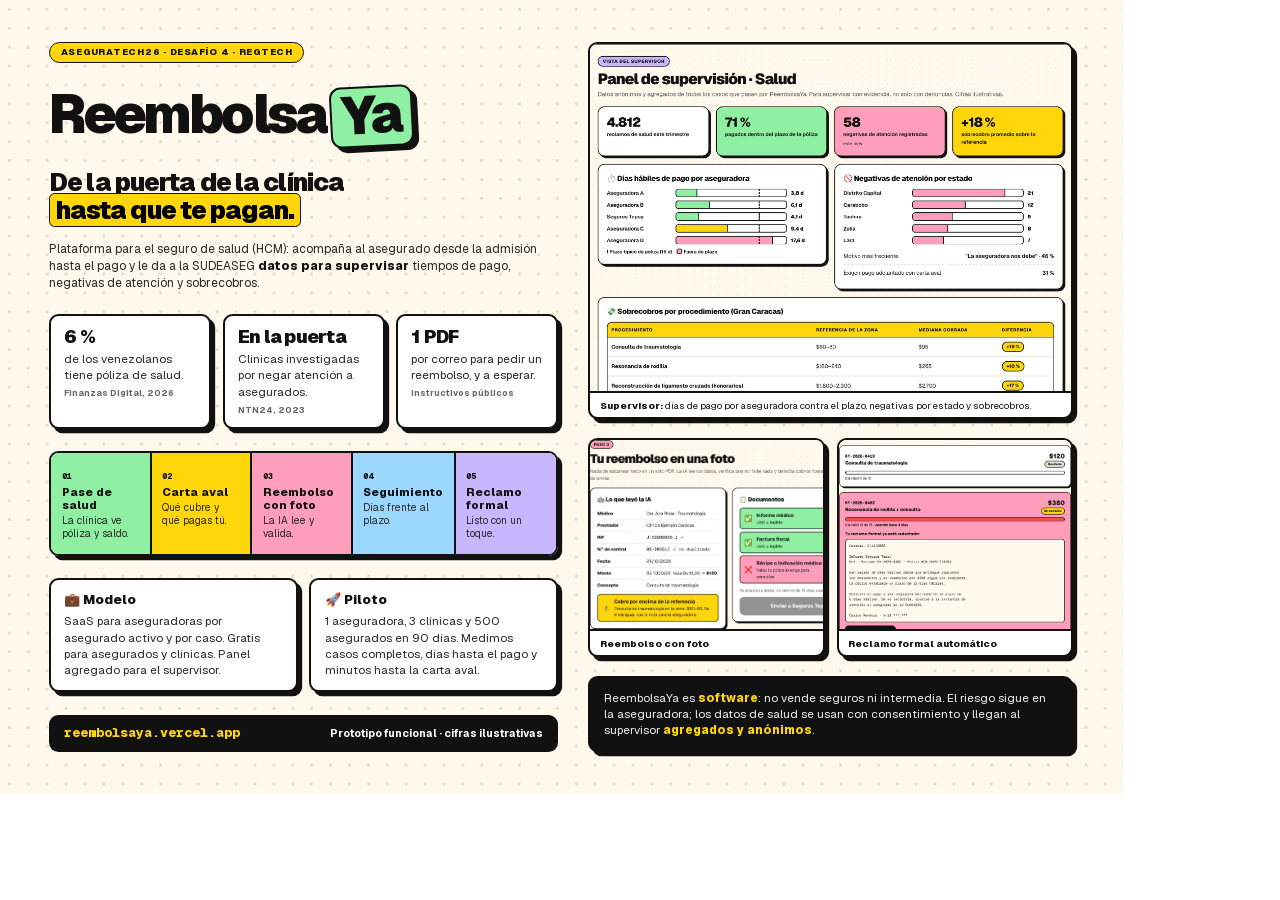
==== postulacion/lamina.html @ 8e3d0d96 "ReembolsaYa v2: prototipo, propuesta, lamina y video" ====
<!DOCTYPE html>
<html lang="es">
<head>
<meta charset="utf-8">
<title>ReembolsaYa — Lámina resumen · AseguraTech26</title>
<style>
  @font-face { font-family: Geist; src: url(geist.woff2) format("woff2"); font-weight: 100 900; }
  @font-face { font-family: GeistMono; src: url(geist-mono.woff2) format("woff2"); font-weight: 100 900; }
  @page { size: 297mm 210mm; margin: 0; }
  :root { --tinta:#111; --papel:#fff8ec; --amarillo:#ffd60a; --menta:#8ff0a4; --rosa:#ff9ebb; --celeste:#9bd7ff; --lila:#c8b6ff; }
  * { box-sizing: border-box; margin: 0; padding: 0; }
  body { font-family: Geist, sans-serif; color: var(--tinta); font-size: 9pt; line-height: 1.4; -webkit-print-color-adjust: exact; print-color-adjust: exact; }
  .pagina { width: 297mm; height: 210mm; position: relative; overflow: hidden; padding: 11mm 13mm; background: var(--papel); background-image: radial-gradient(#e6dccb 0.35mm, transparent 0.4mm); background-size: 5mm 5mm; display: grid; grid-template-columns: 1.05fr 1fr; gap: 8mm; }
  .etq { display: inline-block; font-size: 7pt; font-weight: 800; letter-spacing: .08em; text-transform: uppercase; padding: 0.9mm 2.8mm; border: 0.5mm solid var(--tinta); border-radius: 99px; background: var(--amarillo); }
  .logo { font-size: 40pt; font-weight: 900; letter-spacing: -0.055em; line-height: 1; margin-top: 4mm; white-space: nowrap; }
  .logo span { background: var(--menta); border: 0.7mm solid var(--tinta); border-radius: 3mm; padding: 0 2.5mm 1mm; box-shadow: 1.3mm 1.3mm 0 var(--tinta); display: inline-block; transform: rotate(-3deg); margin-left: 1mm; }
  .lema { font-size: 19pt; font-weight: 900; letter-spacing: -0.035em; line-height: 1.1; margin-top: 4mm; }
  .lema mark { background: var(--amarillo); border: 0.5mm solid var(--tinta); border-radius: 1.5mm; padding: 0 1.5mm; }
  p { margin-top: 2.5mm; color: #2a2825; }
  b { font-weight: 800; color: var(--tinta); }
  h3 { font-size: 9.8pt; font-weight: 850; margin-bottom: 1mm; }
  .caja { border: 0.6mm solid var(--tinta); border-radius: 2.5mm; padding: 3mm 3.5mm; background: #fff; box-shadow: 1.1mm 1.1mm 0 var(--tinta); }
  .caja p { margin: 0; font-size: 8.8pt; }
  .prob { display: grid; grid-template-columns: 1fr 1fr 1fr; gap: 3mm; margin-top: 4mm; }
  .prob .n { font-size: 14pt; font-weight: 900; letter-spacing: -0.04em; line-height: 1.05; margin-bottom: 1mm; }
  .fuente { font-size: 6.5pt; font-weight: 700; color: #6b665d; margin-top: 1mm; }
  .viaje { display: grid; grid-template-columns: repeat(5, 1fr); border: 0.6mm solid var(--tinta); border-radius: 2.5mm; overflow: hidden; box-shadow: 1.1mm 1.1mm 0 var(--tinta); margin-top: 4mm; }
  .viaje > div { padding: 3.5mm 2.8mm; border-right: 0.6mm solid var(--tinta); }
  .viaje > div:last-child { border-right: 0; }
  .viaje .n { font-family: GeistMono, monospace; font-size: 6.5pt; font-weight: 800; }
  .viaje b { display: block; font-size: 8.5pt; margin: 0.6mm 0; line-height: 1.15; }
  .viaje p { font-size: 7.6pt; margin: 0; line-height: 1.3; }
  .der { display: flex; flex-direction: column; gap: 4mm; justify-content: space-between; }
  figure { border: 0.6mm solid var(--tinta); border-radius: 2.5mm; overflow: hidden; background: #fff; box-shadow: 1.1mm 1.1mm 0 var(--tinta); }
  figure img { display: block; width: 100%; }
  figcaption { font-size: 7.3pt; padding: 1.4mm 2.5mm; border-top: 0.6mm solid var(--tinta); }
  .dos { display: grid; grid-template-columns: 1fr 1fr; gap: 3mm; }
  .url { font-family: GeistMono, monospace; font-weight: 800; font-size: 10pt; background: var(--tinta); color: var(--amarillo); padding: 2.5mm 4mm; border-radius: 2.5mm; display: flex; justify-content: space-between; align-items: center; margin-top: auto; }
  .url span { color: #fff; font-family: Geist, sans-serif; font-weight: 700; font-size: 8pt; }
</style>
</head>
<body>
<section class="pagina">
  <div style="display:flex;flex-direction:column;justify-content:space-between">
    <div><span class="etq">AseguraTech26 · Desafío 4 · RegTech</span></div>
    <div class="logo">Reembolsa<span>Ya</span></div>
    <div class="lema">De la puerta de la clínica<br><mark>hasta que te pagan.</mark></div>
    <p>Plataforma para el seguro de salud (HCM): acompaña al asegurado desde la admisión hasta el pago y le da a la SUDEASEG <b>datos para supervisar</b> tiempos de pago, negativas de atención y sobrecobros.</p>
    <div class="prob">
      <div class="caja"><div class="n">6 %</div><p>de los venezolanos tiene póliza de salud.</p><div class="fuente">Finanzas Digital, 2026</div></div>
      <div class="caja"><div class="n">En la puerta</div><p>Clínicas investigadas por negar atención a asegurados.</p><div class="fuente">NTN24, 2023</div></div>
      <div class="caja"><div class="n">1 PDF</div><p>por correo para pedir un reembolso, y a esperar.</p><div class="fuente">Instructivos públicos</div></div>
    </div>
    <div class="viaje">
      <div style="background:var(--menta)"><span class="n">01</span><b>Pase de salud</b><p>La clínica ve póliza y saldo.</p></div>
      <div style="background:var(--amarillo)"><span class="n">02</span><b>Carta aval</b><p>Qué cubre y qué pagas tú.</p></div>
      <div style="background:var(--rosa)"><span class="n">03</span><b>Reembolso con foto</b><p>La IA lee y valida.</p></div>
      <div style="background:var(--celeste)"><span class="n">04</span><b>Seguimiento</b><p>Días frente al plazo.</p></div>
      <div style="background:var(--lila)"><span class="n">05</span><b>Reclamo formal</b><p>Listo con un toque.</p></div>
    </div>
    <div class="dos" style="margin-top:4mm">
      <div class="caja"><h3>💼 Modelo</h3><p>SaaS para aseguradoras por asegurado activo y por caso. Gratis para asegurados y clínicas. Panel agregado para el supervisor.</p></div>
      <div class="caja"><h3>🚀 Piloto</h3><p>1 aseguradora, 3 clínicas y 500 asegurados en 90 días. Medimos casos completos, días hasta el pago y minutos hasta la carta aval.</p></div>
    </div>
    <div class="url" style="margin-top:4mm">reembolsaya.vercel.app <span>Prototipo funcional · cifras ilustrativas</span></div>
  </div>
  <div class="der">
    <figure><img src="img/supervisor.jpg" alt="" style="height:92mm;object-fit:cover;object-position:top"><figcaption><b>Supervisor:</b> días de pago por aseguradora contra el plazo, negativas por estado y sobrecobros.</figcaption></figure>
    <div class="dos">
      <figure><img src="img/reembolso.jpg" alt="" style="height:50mm;object-fit:cover;object-position:top left"><figcaption><b>Reembolso con foto</b></figcaption></figure>
      <figure><img src="img/casos.jpg" alt="" style="height:50mm;object-fit:cover;object-position:0 22%"><figcaption><b>Reclamo formal automático</b></figcaption></figure>
    </div>
    <div class="caja" style="background:var(--tinta);color:#fff"><p style="color:#eee">ReembolsaYa es <b style="color:var(--amarillo)">software</b>: no vende seguros ni intermedia. El riesgo sigue en la aseguradora; los datos de salud se usan con consentimiento y llegan al supervisor <b style="color:var(--amarillo)">agregados y anónimos</b>.</p></div>
  </div>
</section>
</body>
</html>
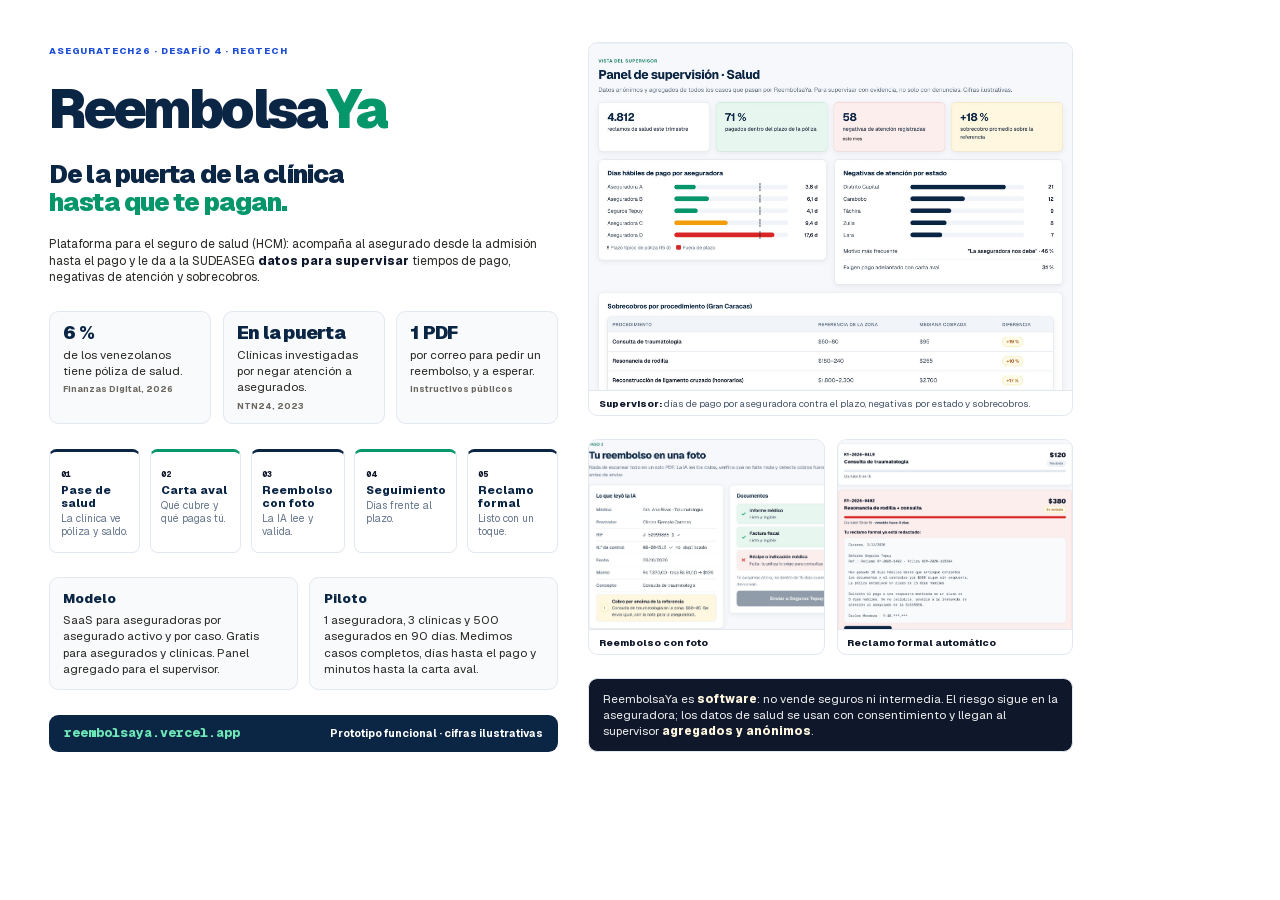
==== commit 85b04878: "Diseño corporativo" ====
--- a/postulacion/lamina.html
+++ b/postulacion/lamina.html
@@ -37,6 +37,36 @@
   .dos { display: grid; grid-template-columns: 1fr 1fr; gap: 3mm; }
   .url { font-family: GeistMono, monospace; font-weight: 800; font-size: 10pt; background: var(--tinta); color: var(--amarillo); padding: 2.5mm 4mm; border-radius: 2.5mm; display: flex; justify-content: space-between; align-items: center; margin-top: auto; }
   .url span { color: #fff; font-family: Geist, sans-serif; font-weight: 700; font-size: 8pt; }
+
+  /* ===== Estilo corporativo ===== */
+  :root { --tinta:#0f172a; --papel:#f8fafc; --amarillo:#fff7e0; --menta:#e7f7ef; --rosa:#fdeeee; --celeste:#eaf2fe; --lila:#eef1fb; --gris:#64748b; --navy:#0b2545; --esm:#059669; }
+  .pagina { background:#fff; background-image:none; }
+  .etq { border:0; padding:0; background:none !important; color:#1d4ed8; letter-spacing:.1em; }
+  h1, h2, h3 { color: var(--navy); }
+  h1 { font-weight:750; letter-spacing:-0.03em; }
+  h1 mark { background:none; border:0; padding:0; color:var(--esm); }
+  .caja { border:0.3mm solid #e2e8f0; box-shadow:none; border-radius:2.5mm; background:#f8fafc; }
+  .caja.am { background:#fffbeb; border-color:#fde68a; } .caja.me { background:#ecfdf5; border-color:#a7f3d0; } .caja.ro { background:#fef2f2; border-color:#fecaca; } .caja.ce { background:#eff6ff; border-color:#bfdbfe; } .caja.li { background:#eef2ff; border-color:#c7d2fe; }
+  .caja.ne { background:var(--navy); border-color:var(--navy); } .caja.ne h3 { color:#fff; }
+  .dato { color:var(--navy); font-weight:750; }
+  figure { border:0.3mm solid #e2e8f0; box-shadow:none; border-radius:2.5mm; }
+  figcaption { border-top:0.3mm solid #e2e8f0; color:#475569; }
+  table { border:0.3mm solid #e2e8f0; border-radius:2mm; }
+  th { background:#f1f5f9; color:#64748b; border-bottom:0.3mm solid #e2e8f0; }
+  .viaje { border:0; box-shadow:none; gap:2.5mm; overflow:visible; }
+  .viaje > div { background:#fff !important; border:0.3mm solid #e2e8f0 !important; border-top:0.8mm solid var(--navy) !important; border-radius:2mm; }
+  .viaje > div:nth-child(2n) { border-top-color:var(--esm) !important; }
+  .viaje b { color:var(--navy); } .viaje p { color:#64748b; }
+  .num { background:var(--navy); color:#fff; border:0; }
+  li::before { background:var(--esm); transform:none; border-radius:50%; width:1.6mm; height:1.6mm; top:1.8mm; }
+  .pie { border-top:0.3mm solid #e2e8f0; color:#94a3b8; font-weight:500; }
+  .url { background:var(--navy) !important; }
+  .url, .url * { color:#fff !important; }
+  .url { color:#6ee7b7 !important; }
+
+  .logo { color:var(--navy); } .logo span { background:none; border:0; box-shadow:none; transform:none; color:var(--esm); padding:0; margin:0; }
+  .lema { color:var(--navy); } .lema mark { background:none; border:0; color:var(--esm); padding:0; }
+  .prob .n { color:var(--navy); }
 </style>
 </head>
 <body>
@@ -59,8 +89,8 @@
       <div style="background:var(--lila)"><span class="n">05</span><b>Reclamo formal</b><p>Listo con un toque.</p></div>
     </div>
     <div class="dos" style="margin-top:4mm">
-      <div class="caja"><h3>💼 Modelo</h3><p>SaaS para aseguradoras por asegurado activo y por caso. Gratis para asegurados y clínicas. Panel agregado para el supervisor.</p></div>
-      <div class="caja"><h3>🚀 Piloto</h3><p>1 aseguradora, 3 clínicas y 500 asegurados en 90 días. Medimos casos completos, días hasta el pago y minutos hasta la carta aval.</p></div>
+      <div class="caja"><h3>Modelo</h3><p>SaaS para aseguradoras por asegurado activo y por caso. Gratis para asegurados y clínicas. Panel agregado para el supervisor.</p></div>
+      <div class="caja"><h3>Piloto</h3><p>1 aseguradora, 3 clínicas y 500 asegurados en 90 días. Medimos casos completos, días hasta el pago y minutos hasta la carta aval.</p></div>
     </div>
     <div class="url" style="margin-top:4mm">reembolsaya.vercel.app <span>Prototipo funcional · cifras ilustrativas</span></div>
   </div>
